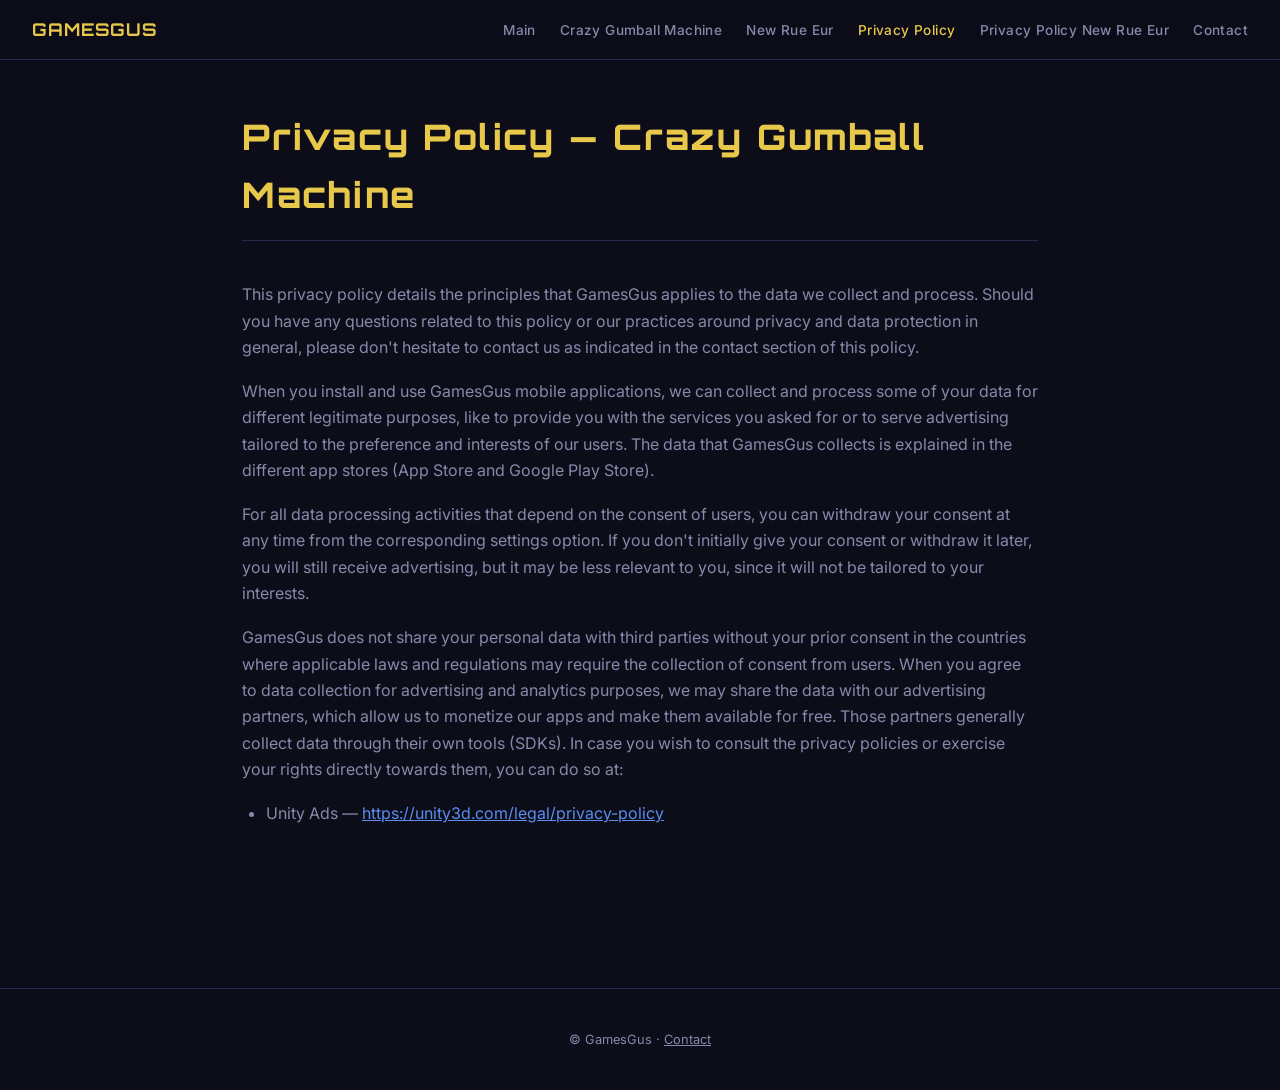
==== privacy-policy/index.html @ 2b392339 "Add files via upload" ====
<!DOCTYPE html>
<html lang="en">
<head>
  <meta charset="UTF-8">
  <meta name="viewport" content="width=device-width, initial-scale=1.0, minimum-scale=1, maximum-scale=5, viewport-fit=cover">
  <meta name="apple-mobile-web-app-capable" content="yes">
  <meta property="og:type" content="website">
  <meta property="og:url" content="https://www.gamesgus.com/privacy-policy">
  <meta name="twitter:card" content="summary">
  <title>Privacy Policy — GamesGus</title>
  <link rel="preconnect" href="https://fonts.googleapis.com">
  <link href="https://fonts.googleapis.com/css2?family=Orbitron:wght@700;900&family=Inter:wght@400;500&display=swap" rel="stylesheet">
  <link rel="stylesheet" href="../style.css">
</head>
<body>

<nav>
  <a class="nav-logo" href="../index.html">GAMESGUS</a>
  <ul class="nav-links">
    <li><a href="../index.html">Main</a></li>
    <li><a href="../crazy-gumball-machine/index.html">Crazy Gumball Machine</a></li>
    <li><a href="../new-rue-eur/index.html">New Rue Eur</a></li>
    <li><a href="../privacy-policy/index.html" class="active">Privacy Policy</a></li>
    <li><a href="../privacy-policy-new-rue-eur/index.html">Privacy Policy New Rue Eur</a></li>
    <li><a href="../contact/index.html">Contact</a></li>
  </ul>
</nav>

<main class="page">
  <h1 class="page-title">Privacy Policy — Crazy Gumball Machine</h1>
  <div class="prose">
    <p>This privacy policy details the principles that GamesGus applies to the data we collect and process. Should you have any questions related to this policy or our practices around privacy and data protection in general, please don't hesitate to contact us as indicated in the contact section of this policy.</p>
    <p>When you install and use GamesGus mobile applications, we can collect and process some of your data for different legitimate purposes, like to provide you with the services you asked for or to serve advertising tailored to the preference and interests of our users. The data that GamesGus collects is explained in the different app stores (App Store and Google Play Store).</p>
    <p>For all data processing activities that depend on the consent of users, you can withdraw your consent at any time from the corresponding settings option. If you don't initially give your consent or withdraw it later, you will still receive advertising, but it may be less relevant to you, since it will not be tailored to your interests.</p>
    <p>GamesGus does not share your personal data with third parties without your prior consent in the countries where applicable laws and regulations may require the collection of consent from users. When you agree to data collection for advertising and analytics purposes, we may share the data with our advertising partners, which allow us to monetize our apps and make them available for free. Those partners generally collect data through their own tools (SDKs). In case you wish to consult the privacy policies or exercise your rights directly towards them, you can do so at:</p>
    <ul>
      <li>Unity Ads — <a href="https://unity3d.com/legal/privacy-policy" target="_blank" rel="noopener">https://unity3d.com/legal/privacy-policy</a></li>
    </ul>
  </div>
</main>

<footer>
  <p>© GamesGus · <a href="../contact/index.html">Contact</a></p>
</footer>

</body>
</html>
---- style.css ----
/* GamesGus — shared styles */
*, *::before, *::after { box-sizing: border-box; margin: 0; padding: 0; }

:root {
  --bg: #0d0d1a;
  --surface: #13132a;
  --accent: #e8c84a;
  --accent2: #5b8dee;
  --text: #e8e8f0;
  --muted: #8888aa;
  --border: #2a2a4a;
  --font-display: 'Orbitron', sans-serif;
  --font-body: 'Inter', sans-serif;
}

html { scroll-behavior: smooth; }

body {
  background: var(--bg);
  color: var(--text);
  font-family: var(--font-body);
  font-size: 16px;
  line-height: 1.65;
  min-height: 100vh;
}

/* NAV */
nav {
  position: sticky;
  top: 0;
  z-index: 100;
  background: rgba(13,13,26,0.92);
  backdrop-filter: blur(8px);
  border-bottom: 1px solid var(--border);
  padding: 0 2rem;
  display: flex;
  align-items: center;
  justify-content: space-between;
  height: 60px;
}

.nav-logo {
  font-family: var(--font-display);
  font-size: 1.1rem;
  font-weight: 700;
  color: var(--accent);
  text-decoration: none;
  letter-spacing: 0.05em;
}

.nav-links {
  display: flex;
  gap: 1.5rem;
  list-style: none;
  flex-wrap: wrap;
}

.nav-links a {
  color: var(--muted);
  text-decoration: none;
  font-size: 0.85rem;
  font-weight: 500;
  letter-spacing: 0.03em;
  transition: color 0.2s;
}

.nav-links a:hover,
.nav-links a.active { color: var(--accent); }

/* PAGE WRAPPER */
.page { max-width: 860px; margin: 0 auto; padding: 3rem 2rem 5rem; }

/* HERO (home) */
.hero {
  text-align: center;
  padding: 5rem 2rem 4rem;
  max-width: 700px;
  margin: 0 auto;
}

.hero-eyebrow {
  font-family: var(--font-display);
  font-size: 0.7rem;
  letter-spacing: 0.2em;
  color: var(--accent2);
  text-transform: uppercase;
  margin-bottom: 1.2rem;
}

.hero h1 {
  font-family: var(--font-display);
  font-size: clamp(2rem, 6vw, 3.5rem);
  font-weight: 900;
  color: var(--accent);
  line-height: 1.1;
  margin-bottom: 1.5rem;
}

.hero p {
  color: var(--muted);
  font-size: 1.05rem;
  max-width: 540px;
  margin: 0 auto;
}

/* GAMES GRID */
.games-grid {
  display: grid;
  grid-template-columns: repeat(auto-fit, minmax(280px, 1fr));
  gap: 1.5rem;
  margin: 3rem auto 0;
  max-width: 860px;
  padding: 0 2rem;
}

.game-card {
  background: var(--surface);
  border: 1px solid var(--border);
  border-radius: 12px;
  padding: 2rem;
  text-decoration: none;
  color: inherit;
  transition: border-color 0.2s, transform 0.2s;
  display: block;
}

.game-card:hover {
  border-color: var(--accent);
  transform: translateY(-3px);
}

.game-card h2 {
  font-family: var(--font-display);
  font-size: 1rem;
  font-weight: 700;
  color: var(--accent);
  letter-spacing: 0.06em;
  margin-bottom: 0.75rem;
}

.game-card p {
  font-size: 0.9rem;
  color: var(--muted);
  line-height: 1.6;
}

/* PAGE TITLES */
.page-title {
  font-family: var(--font-display);
  font-size: clamp(1.4rem, 4vw, 2.2rem);
  font-weight: 800;
  color: var(--accent);
  letter-spacing: 0.06em;
  margin-bottom: 2.5rem;
  padding-bottom: 1rem;
  border-bottom: 1px solid var(--border);
}

/* PROSE */
.prose p { margin-bottom: 1.1rem; color: var(--muted); }
.prose p:last-child { margin-bottom: 0; }
.prose a { color: var(--accent2); }
.prose ul { margin: 0.5rem 0 1.1rem 1.5rem; color: var(--muted); }
.prose li { margin-bottom: 0.3rem; }

/* GAME PAGE */
.game-description {
  font-size: 1rem;
  color: var(--muted);
  line-height: 1.8;
}
.game-description p { margin-bottom: 1rem; }

/* CONTACT */
.contact-email {
  display: inline-block;
  margin-top: 1rem;
  color: var(--accent2);
  font-size: 1.1rem;
  text-decoration: none;
  border-bottom: 1px solid transparent;
  transition: border-color 0.2s;
}
.contact-email:hover { border-color: var(--accent2); }

/* FOOTER */
footer {
  text-align: center;
  padding: 2.5rem 1rem;
  color: var(--muted);
  font-size: 0.8rem;
  border-top: 1px solid var(--border);
  margin-top: 4rem;
}

footer a { color: var(--muted); }

/* RESPONSIVE NAV */
@media (max-width: 640px) {
  nav { flex-direction: column; height: auto; padding: 0.75rem 1rem; gap: 0.5rem; }
  .nav-links { gap: 0.8rem; justify-content: center; }
}
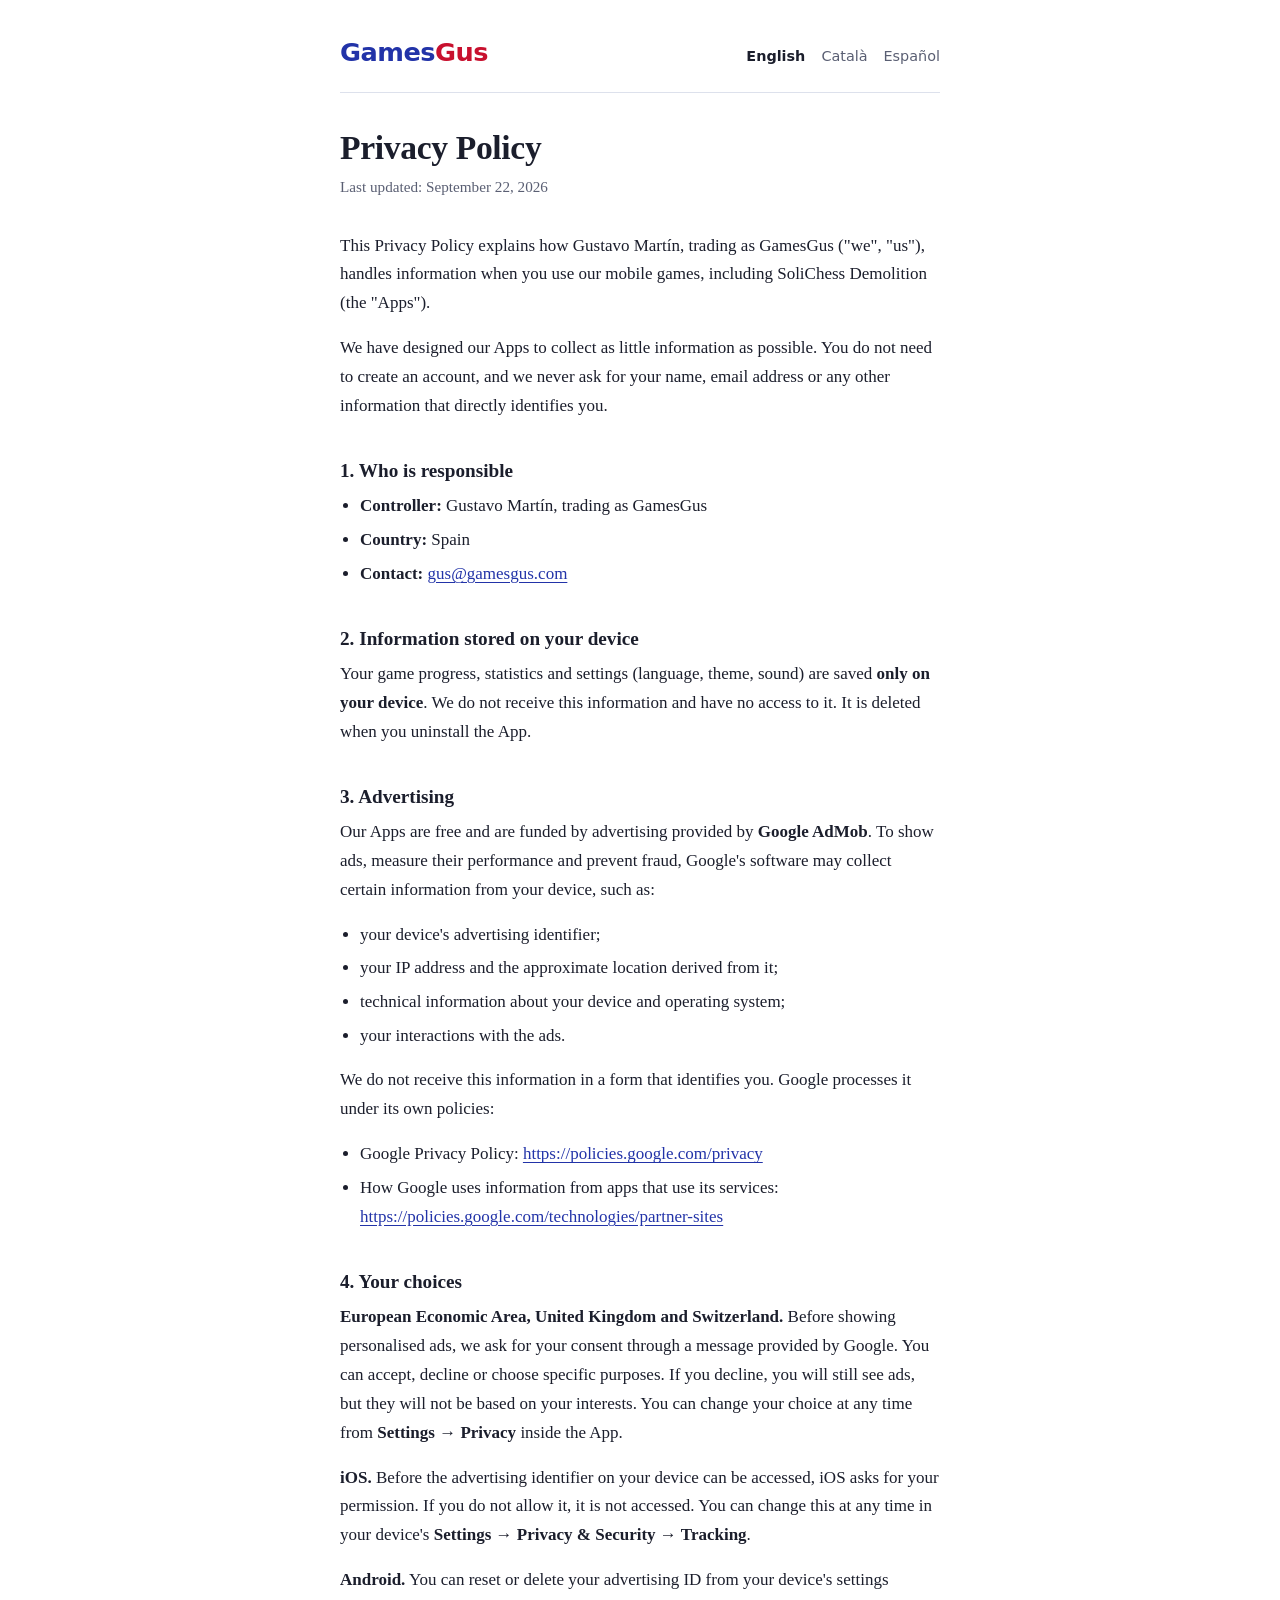
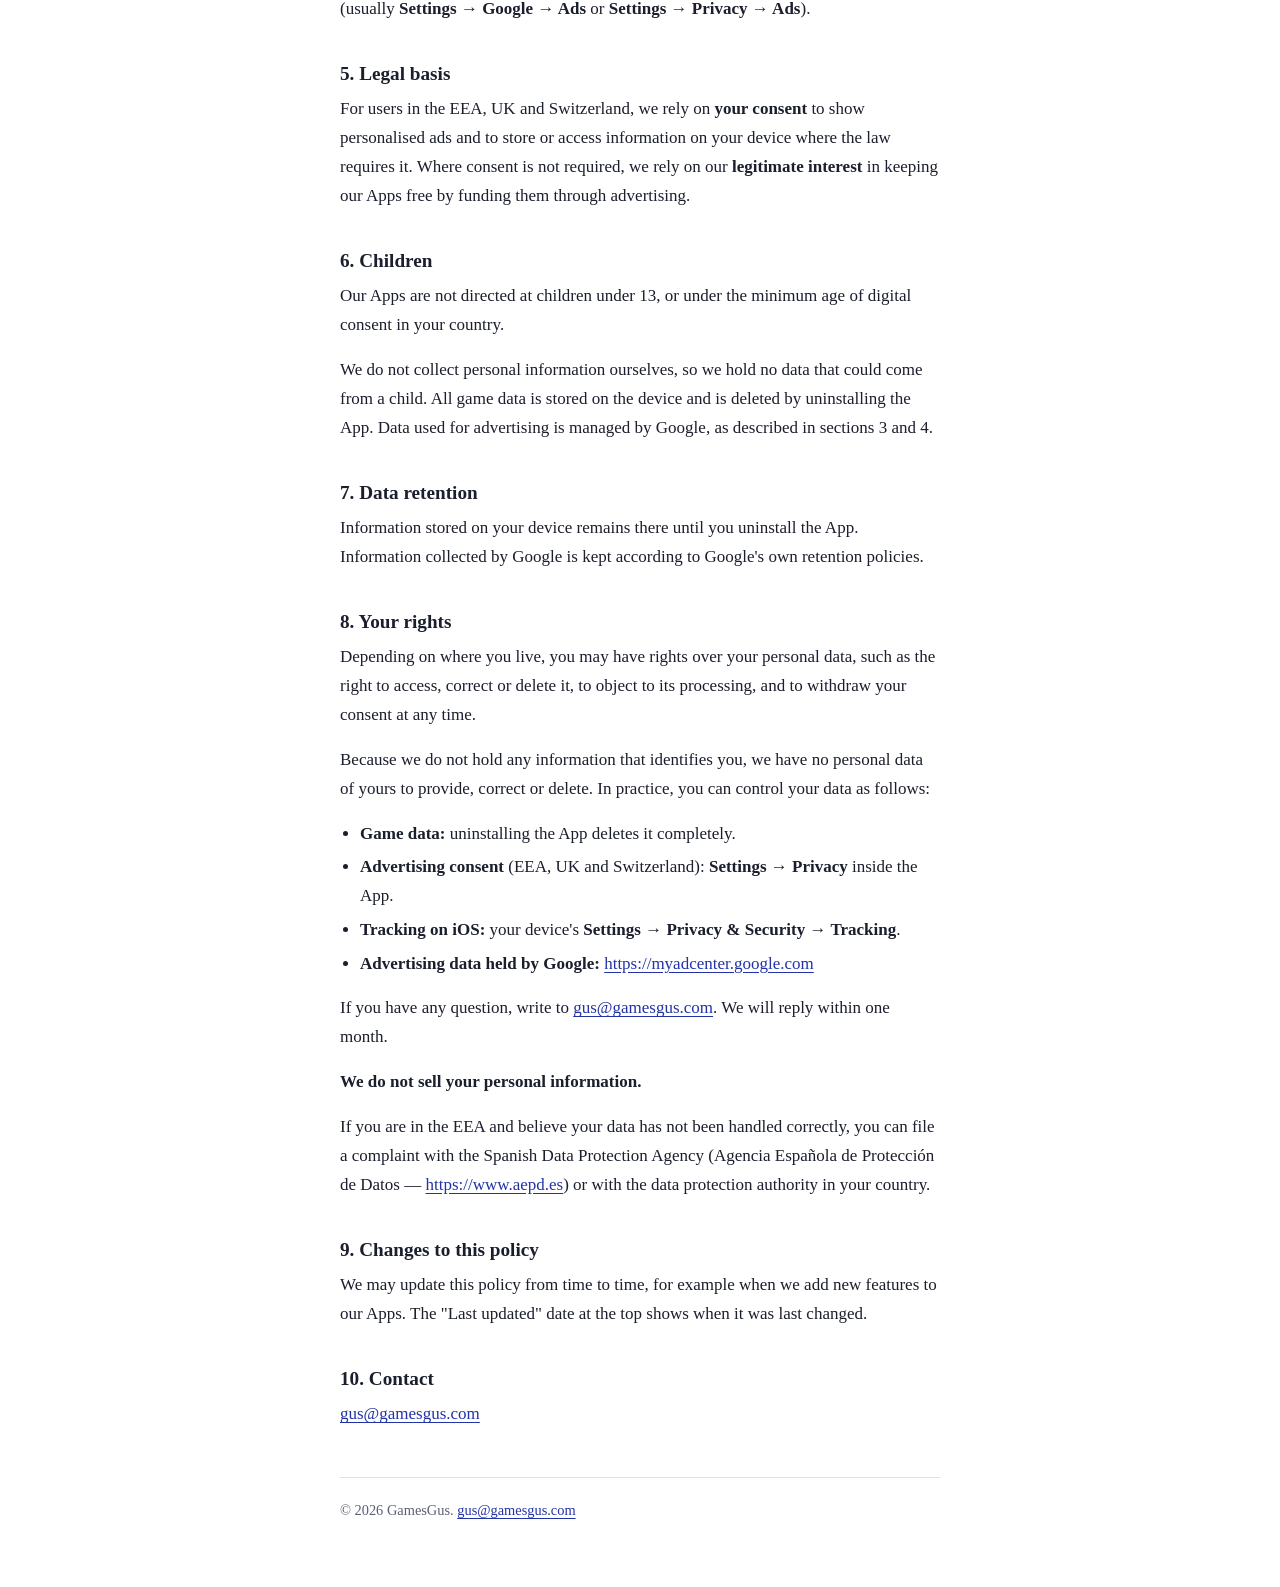
==== commit cac06159: "Add files via upload" ====
--- a/privacy-policy/index.html
+++ b/privacy-policy/index.html
@@ -1,47 +1,108 @@
-<!DOCTYPE html>
+<!doctype html>
 <html lang="en">
 <head>
-  <meta charset="UTF-8">
-  <meta name="viewport" content="width=device-width, initial-scale=1.0, minimum-scale=1, maximum-scale=5, viewport-fit=cover">
-  <meta name="apple-mobile-web-app-capable" content="yes">
-  <meta property="og:type" content="website">
-  <meta property="og:url" content="https://www.gamesgus.com/privacy-policy">
-  <meta name="twitter:card" content="summary">
-  <title>Privacy Policy — GamesGus</title>
-  <link rel="preconnect" href="https://fonts.googleapis.com">
-  <link href="https://fonts.googleapis.com/css2?family=Orbitron:wght@700;900&family=Inter:wght@400;500&display=swap" rel="stylesheet">
-  <link rel="stylesheet" href="../style.css">
+<meta charset="utf-8">
+<meta name="viewport" content="width=device-width, initial-scale=1">
+<title>Privacy Policy · GamesGus</title>
+<link rel="icon" href="data:,">
+<style>
+:root{
+  --ink:#1b1e2c; --muted:#5a5f73; --paper:#ffffff; --wash:#f2f4f9;
+  --blue:#2233a8; --red:#c8102e; --rule:#dde1ec;
+  color-scheme: light dark;
+}
+@media (prefers-color-scheme: dark){
+  :root{ --ink:#e7e9f2; --muted:#a3a8bb; --paper:#12141d; --wash:#1a1d29;
+         --blue:#8c9bff; --red:#ff6b7f; --rule:#2c3040; }
+}
+*{box-sizing:border-box}
+html{-webkit-text-size-adjust:100%}
+body{margin:0;background:var(--paper);color:var(--ink);
+  font-family:"Iowan Old Style","Palatino Linotype",Palatino,"Book Antiqua",Georgia,serif;
+  font-size:1.0625rem;line-height:1.7}
+.wrap{max-width:40rem;margin:0 auto;padding:2.5rem 1.25rem 4rem}
+header{display:flex;flex-wrap:wrap;align-items:baseline;justify-content:space-between;
+  gap:.75rem 1.5rem;padding-bottom:1.5rem;border-bottom:1px solid var(--rule)}
+.mark{font-family:system-ui,-apple-system,"Segoe UI",Roboto,sans-serif;font-weight:800;
+  font-size:1.6rem;letter-spacing:-.02em;text-decoration:none;line-height:1}
+.mark .g{color:var(--blue)} .mark .s{color:var(--red)}
+nav.lang{font-family:system-ui,-apple-system,"Segoe UI",Roboto,sans-serif;font-size:.9rem;display:flex;flex-wrap:wrap;gap:.25rem 1rem}
+nav.lang a{color:var(--muted);text-decoration:none}
+nav.lang a[aria-current]{color:var(--ink);font-weight:600}
+h1{font-size:2.1rem;line-height:1.15;margin:2.25rem 0 .35rem;letter-spacing:-.01em}
+.date{color:var(--muted);margin:0 0 2rem;font-size:.95rem}
+h2{font-size:1.2rem;margin:2.4rem 0 .5rem;line-height:1.3}
+p{margin:0 0 1rem}
+ul{margin:0 0 1rem;padding-left:1.25rem} li{margin:.3rem 0}
+a{color:var(--blue);text-underline-offset:.18em;overflow-wrap:anywhere}
+a:focus-visible{outline:2px solid var(--blue);outline-offset:3px;border-radius:2px}
+footer{margin-top:3rem;padding-top:1.25rem;border-top:1px solid var(--rule);
+  color:var(--muted);font-size:.9rem}
+.card{background:var(--wash);padding:1.25rem 1.4rem;border-radius:6px;margin:1.5rem 0}
+.card p:last-child{margin:0}
+</style>
 </head>
 <body>
-
-<nav>
-  <a class="nav-logo" href="../index.html">GAMESGUS</a>
-  <ul class="nav-links">
-    <li><a href="../index.html">Main</a></li>
-    <li><a href="../crazy-gumball-machine/index.html">Crazy Gumball Machine</a></li>
-    <li><a href="../new-rue-eur/index.html">New Rue Eur</a></li>
-    <li><a href="../privacy-policy/index.html" class="active">Privacy Policy</a></li>
-    <li><a href="../privacy-policy-new-rue-eur/index.html">Privacy Policy New Rue Eur</a></li>
-    <li><a href="../contact/index.html">Contact</a></li>
-  </ul>
-</nav>
-
-<main class="page">
-  <h1 class="page-title">Privacy Policy — Crazy Gumball Machine</h1>
-  <div class="prose">
-    <p>This privacy policy details the principles that GamesGus applies to the data we collect and process. Should you have any questions related to this policy or our practices around privacy and data protection in general, please don't hesitate to contact us as indicated in the contact section of this policy.</p>
-    <p>When you install and use GamesGus mobile applications, we can collect and process some of your data for different legitimate purposes, like to provide you with the services you asked for or to serve advertising tailored to the preference and interests of our users. The data that GamesGus collects is explained in the different app stores (App Store and Google Play Store).</p>
-    <p>For all data processing activities that depend on the consent of users, you can withdraw your consent at any time from the corresponding settings option. If you don't initially give your consent or withdraw it later, you will still receive advertising, but it may be less relevant to you, since it will not be tailored to your interests.</p>
-    <p>GamesGus does not share your personal data with third parties without your prior consent in the countries where applicable laws and regulations may require the collection of consent from users. When you agree to data collection for advertising and analytics purposes, we may share the data with our advertising partners, which allow us to monetize our apps and make them available for free. Those partners generally collect data through their own tools (SDKs). In case you wish to consult the privacy policies or exercise your rights directly towards them, you can do so at:</p>
-    <ul>
-      <li>Unity Ads — <a href="https://unity3d.com/legal/privacy-policy" target="_blank" rel="noopener">https://unity3d.com/legal/privacy-policy</a></li>
-    </ul>
-  </div>
+<div class="wrap">
+<header>
+  <a class="mark" href="../"><span class="g">Games</span><span class="s">Gus</span></a>
+  <nav class="lang" aria-label="Language"><a href="../privacy-policy/" lang="en" aria-current="page">English</a><a href="../privacy-policy/ca/" lang="ca">Català</a><a href="../privacy-policy/es/" lang="es">Español</a></nav>
+</header>
+<main>
+<h1>Privacy Policy</h1>
+<p class="date">Last updated: September 22, 2026</p>
+<p>This Privacy Policy explains how Gustavo Martín, trading as GamesGus ("we", "us"), handles information when you use our mobile games, including SoliChess Demolition (the "Apps").</p>
+<p>We have designed our Apps to collect as little information as possible. You do not need to create an account, and we never ask for your name, email address or any other information that directly identifies you.</p>
+<h2>1. Who is responsible</h2>
+<ul>
+<li><strong>Controller:</strong> Gustavo Martín, trading as GamesGus</li>
+<li><strong>Country:</strong> Spain</li>
+<li><strong>Contact:</strong> <a href="mailto:gus@gamesgus.com">gus@gamesgus.com</a></li>
+</ul>
+<h2>2. Information stored on your device</h2>
+<p>Your game progress, statistics and settings (language, theme, sound) are saved <strong>only on your device</strong>. We do not receive this information and have no access to it. It is deleted when you uninstall the App.</p>
+<h2>3. Advertising</h2>
+<p>Our Apps are free and are funded by advertising provided by <strong>Google AdMob</strong>. To show ads, measure their performance and prevent fraud, Google's software may collect certain information from your device, such as:</p>
+<ul>
+<li>your device's advertising identifier;</li>
+<li>your IP address and the approximate location derived from it;</li>
+<li>technical information about your device and operating system;</li>
+<li>your interactions with the ads.</li>
+</ul>
+<p>We do not receive this information in a form that identifies you. Google processes it under its own policies:</p>
+<ul>
+<li>Google Privacy Policy: <a href="https://policies.google.com/privacy">https://policies.google.com/privacy</a></li>
+<li>How Google uses information from apps that use its services: <a href="https://policies.google.com/technologies/partner-sites">https://policies.google.com/technologies/partner-sites</a></li>
+</ul>
+<h2>4. Your choices</h2>
+<p><strong>European Economic Area, United Kingdom and Switzerland.</strong> Before showing personalised ads, we ask for your consent through a message provided by Google. You can accept, decline or choose specific purposes. If you decline, you will still see ads, but they will not be based on your interests. You can change your choice at any time from <strong>Settings → Privacy</strong> inside the App.</p>
+<p><strong>iOS.</strong> Before the advertising identifier on your device can be accessed, iOS asks for your permission. If you do not allow it, it is not accessed. You can change this at any time in your device's <strong>Settings → Privacy &amp; Security → Tracking</strong>.</p>
+<p><strong>Android.</strong> You can reset or delete your advertising ID from your device's settings (usually <strong>Settings → Google → Ads</strong> or <strong>Settings → Privacy → Ads</strong>).</p>
+<h2>5. Legal basis</h2>
+<p>For users in the EEA, UK and Switzerland, we rely on <strong>your consent</strong> to show personalised ads and to store or access information on your device where the law requires it. Where consent is not required, we rely on our <strong>legitimate interest</strong> in keeping our Apps free by funding them through advertising.</p>
+<h2>6. Children</h2>
+<p>Our Apps are not directed at children under 13, or under the minimum age of digital consent in your country.</p>
+<p>We do not collect personal information ourselves, so we hold no data that could come from a child. All game data is stored on the device and is deleted by uninstalling the App. Data used for advertising is managed by Google, as described in sections 3 and 4.</p>
+<h2>7. Data retention</h2>
+<p>Information stored on your device remains there until you uninstall the App. Information collected by Google is kept according to Google's own retention policies.</p>
+<h2>8. Your rights</h2>
+<p>Depending on where you live, you may have rights over your personal data, such as the right to access, correct or delete it, to object to its processing, and to withdraw your consent at any time.</p>
+<p>Because we do not hold any information that identifies you, we have no personal data of yours to provide, correct or delete. In practice, you can control your data as follows:</p>
+<ul>
+<li><strong>Game data:</strong> uninstalling the App deletes it completely.</li>
+<li><strong>Advertising consent</strong> (EEA, UK and Switzerland): <strong>Settings → Privacy</strong> inside the App.</li>
+<li><strong>Tracking on iOS:</strong> your device's <strong>Settings → Privacy &amp; Security → Tracking</strong>.</li>
+<li><strong>Advertising data held by Google:</strong> <a href="https://myadcenter.google.com">https://myadcenter.google.com</a></li>
+</ul>
+<p>If you have any question, write to <a href="mailto:gus@gamesgus.com">gus@gamesgus.com</a>. We will reply within one month.</p>
+<p><strong>We do not sell your personal information.</strong></p>
+<p>If you are in the EEA and believe your data has not been handled correctly, you can file a complaint with the Spanish Data Protection Agency (Agencia Española de Protección de Datos — <a href="https://www.aepd.es">https://www.aepd.es</a>) or with the data protection authority in your country.</p>
+<h2>9. Changes to this policy</h2>
+<p>We may update this policy from time to time, for example when we add new features to our Apps. The "Last updated" date at the top shows when it was last changed.</p>
+<h2>10. Contact</h2>
+<p><a href="mailto:gus@gamesgus.com">gus@gamesgus.com</a></p>
 </main>
-
-<footer>
-  <p>© GamesGus · <a href="../contact/index.html">Contact</a></p>
-</footer>
-
+<footer>© 2026 GamesGus. <a href="mailto:gus@gamesgus.com">gus@gamesgus.com</a></footer>
+</div>
 </body>
 </html>
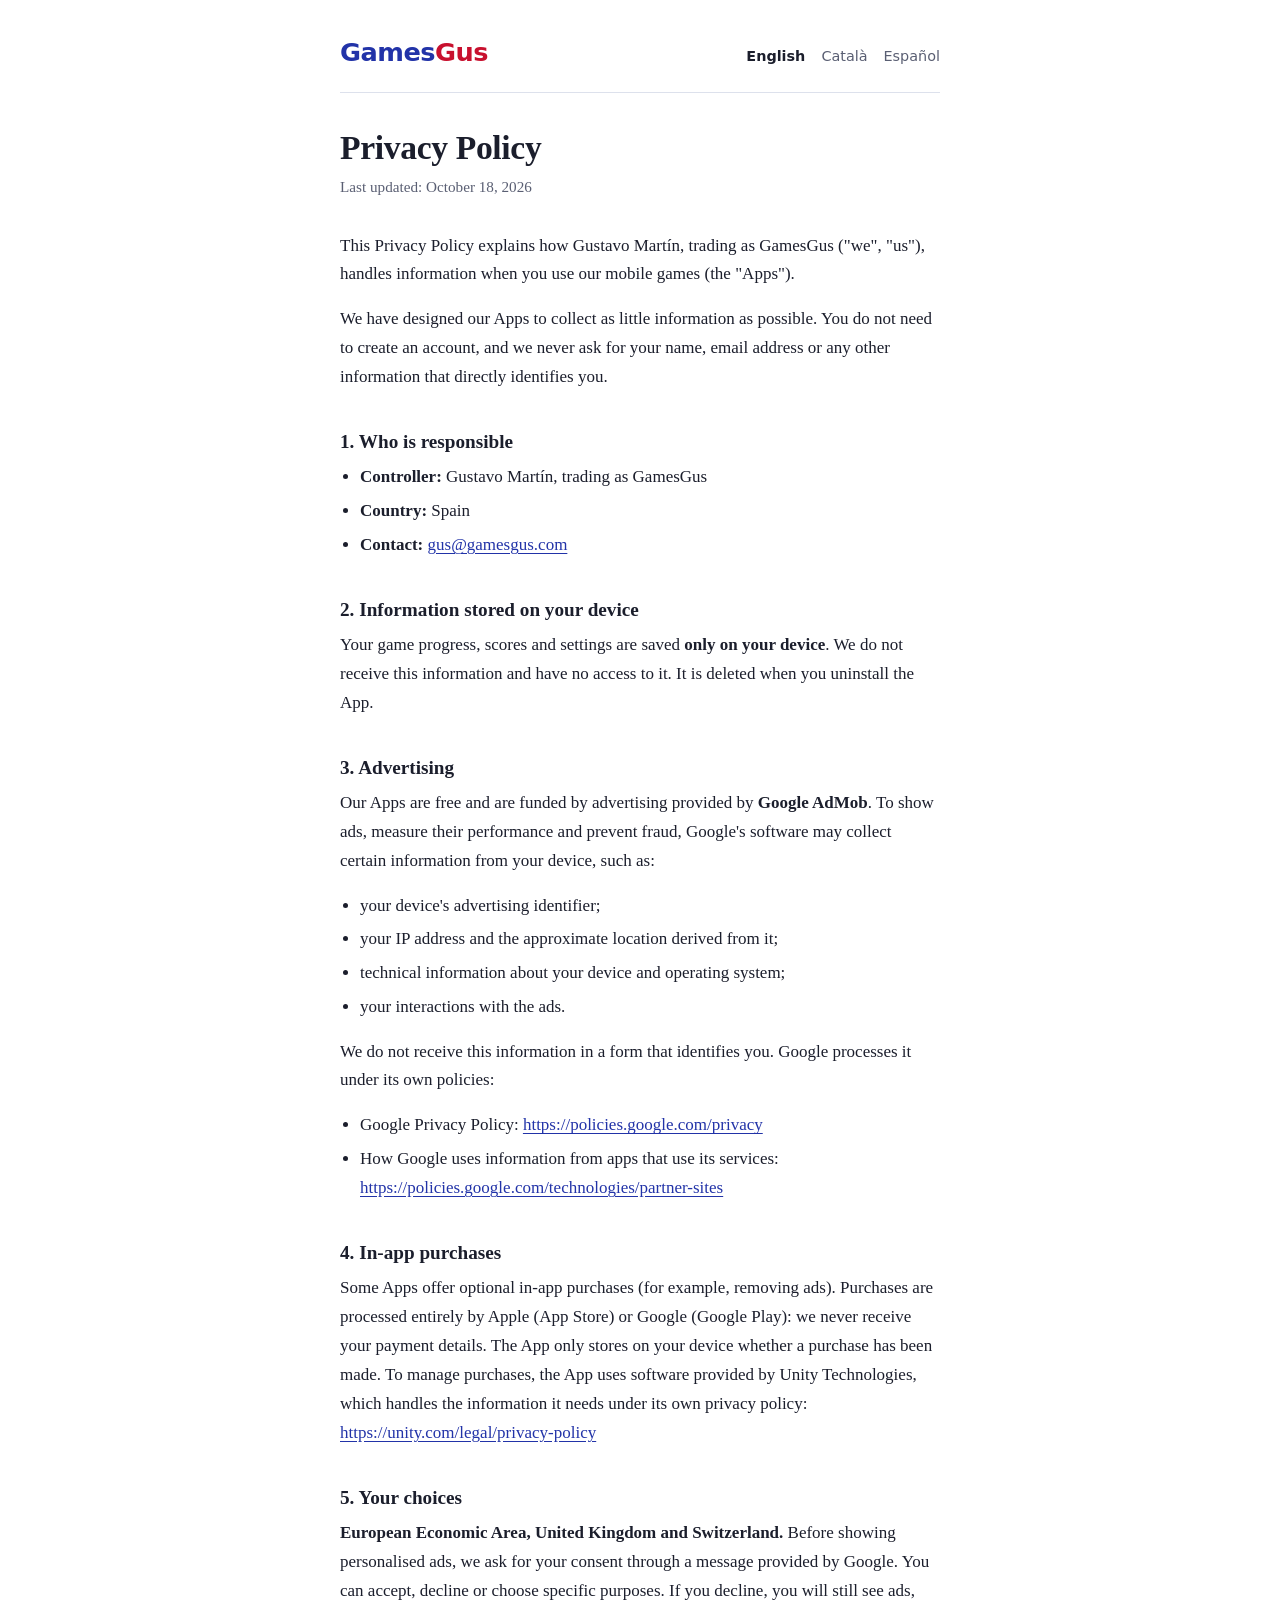
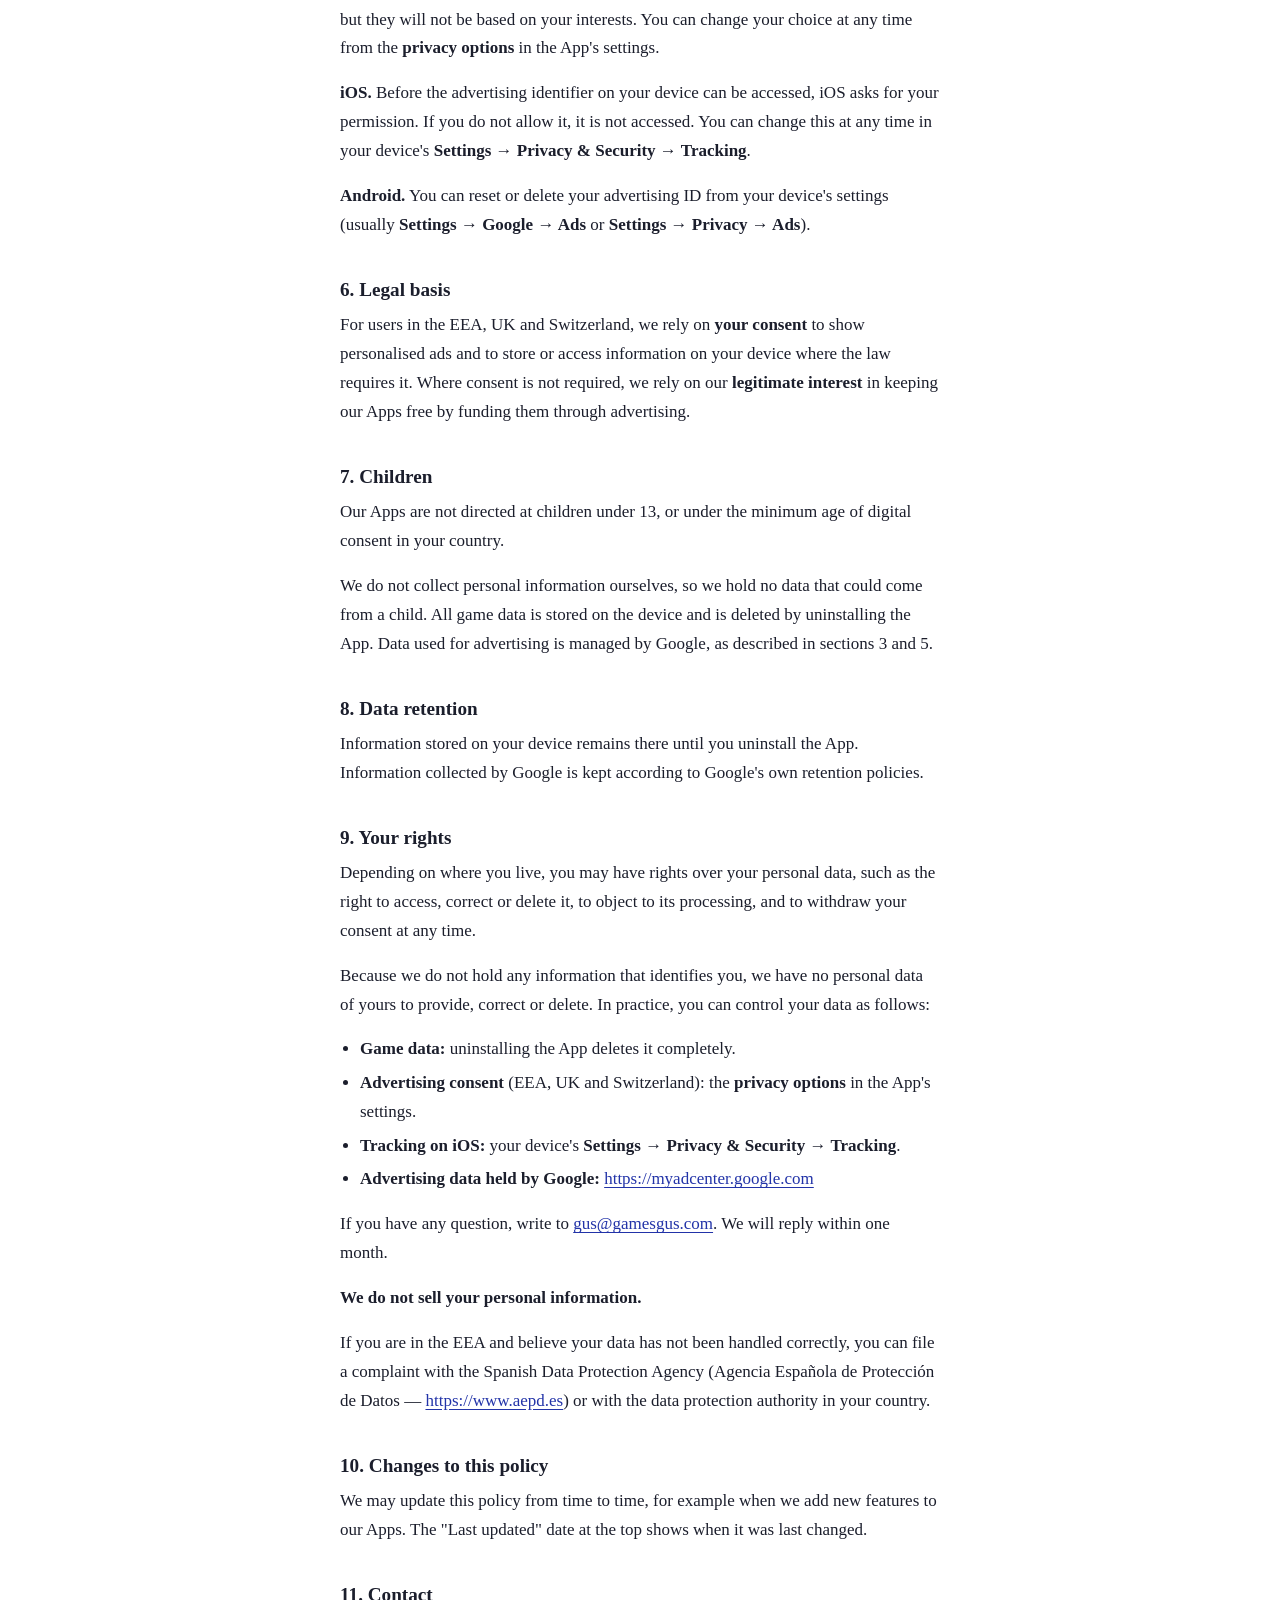
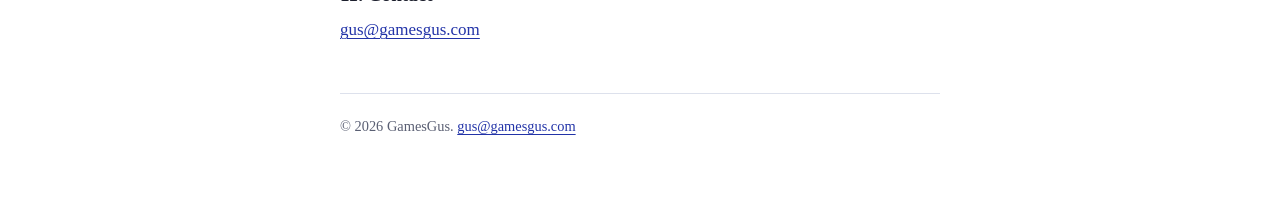
==== commit 7f472a58: "Política de privadesa genèrica per a tots els jocs i amb apartat de compres - Sense noms d'apps: s'a" ====
--- a/privacy-policy/index.html
+++ b/privacy-policy/index.html
@@ -50,8 +50,8 @@
 </header>
 <main>
 <h1>Privacy Policy</h1>
-<p class="date">Last updated: September 22, 2026</p>
-<p>This Privacy Policy explains how Gustavo Martín, trading as GamesGus ("we", "us"), handles information when you use our mobile games, including SoliChess Demolition (the "Apps").</p>
+<p class="date">Last updated: October 18, 2026</p>
+<p>This Privacy Policy explains how Gustavo Martín, trading as GamesGus ("we", "us"), handles information when you use our mobile games (the "Apps").</p>
 <p>We have designed our Apps to collect as little information as possible. You do not need to create an account, and we never ask for your name, email address or any other information that directly identifies you.</p>
 <h2>1. Who is responsible</h2>
 <ul>
@@ -60,7 +60,7 @@
 <li><strong>Contact:</strong> <a href="mailto:gus@gamesgus.com">gus@gamesgus.com</a></li>
 </ul>
 <h2>2. Information stored on your device</h2>
-<p>Your game progress, statistics and settings (language, theme, sound) are saved <strong>only on your device</strong>. We do not receive this information and have no access to it. It is deleted when you uninstall the App.</p>
+<p>Your game progress, scores and settings are saved <strong>only on your device</strong>. We do not receive this information and have no access to it. It is deleted when you uninstall the App.</p>
 <h2>3. Advertising</h2>
 <p>Our Apps are free and are funded by advertising provided by <strong>Google AdMob</strong>. To show ads, measure their performance and prevent fraud, Google's software may collect certain information from your device, such as:</p>
 <ul>
@@ -74,32 +74,34 @@
 <li>Google Privacy Policy: <a href="https://policies.google.com/privacy">https://policies.google.com/privacy</a></li>
 <li>How Google uses information from apps that use its services: <a href="https://policies.google.com/technologies/partner-sites">https://policies.google.com/technologies/partner-sites</a></li>
 </ul>
-<h2>4. Your choices</h2>
-<p><strong>European Economic Area, United Kingdom and Switzerland.</strong> Before showing personalised ads, we ask for your consent through a message provided by Google. You can accept, decline or choose specific purposes. If you decline, you will still see ads, but they will not be based on your interests. You can change your choice at any time from <strong>Settings → Privacy</strong> inside the App.</p>
+<h2>4. In-app purchases</h2>
+<p>Some Apps offer optional in-app purchases (for example, removing ads). Purchases are processed entirely by Apple (App Store) or Google (Google Play): we never receive your payment details. The App only stores on your device whether a purchase has been made. To manage purchases, the App uses software provided by Unity Technologies, which handles the information it needs under its own privacy policy: <a href="https://unity.com/legal/privacy-policy">https://unity.com/legal/privacy-policy</a></p>
+<h2>5. Your choices</h2>
+<p><strong>European Economic Area, United Kingdom and Switzerland.</strong> Before showing personalised ads, we ask for your consent through a message provided by Google. You can accept, decline or choose specific purposes. If you decline, you will still see ads, but they will not be based on your interests. You can change your choice at any time from the <strong>privacy options</strong> in the App's settings.</p>
 <p><strong>iOS.</strong> Before the advertising identifier on your device can be accessed, iOS asks for your permission. If you do not allow it, it is not accessed. You can change this at any time in your device's <strong>Settings → Privacy &amp; Security → Tracking</strong>.</p>
 <p><strong>Android.</strong> You can reset or delete your advertising ID from your device's settings (usually <strong>Settings → Google → Ads</strong> or <strong>Settings → Privacy → Ads</strong>).</p>
-<h2>5. Legal basis</h2>
+<h2>6. Legal basis</h2>
 <p>For users in the EEA, UK and Switzerland, we rely on <strong>your consent</strong> to show personalised ads and to store or access information on your device where the law requires it. Where consent is not required, we rely on our <strong>legitimate interest</strong> in keeping our Apps free by funding them through advertising.</p>
-<h2>6. Children</h2>
+<h2>7. Children</h2>
 <p>Our Apps are not directed at children under 13, or under the minimum age of digital consent in your country.</p>
-<p>We do not collect personal information ourselves, so we hold no data that could come from a child. All game data is stored on the device and is deleted by uninstalling the App. Data used for advertising is managed by Google, as described in sections 3 and 4.</p>
-<h2>7. Data retention</h2>
+<p>We do not collect personal information ourselves, so we hold no data that could come from a child. All game data is stored on the device and is deleted by uninstalling the App. Data used for advertising is managed by Google, as described in sections 3 and 5.</p>
+<h2>8. Data retention</h2>
 <p>Information stored on your device remains there until you uninstall the App. Information collected by Google is kept according to Google's own retention policies.</p>
-<h2>8. Your rights</h2>
+<h2>9. Your rights</h2>
 <p>Depending on where you live, you may have rights over your personal data, such as the right to access, correct or delete it, to object to its processing, and to withdraw your consent at any time.</p>
 <p>Because we do not hold any information that identifies you, we have no personal data of yours to provide, correct or delete. In practice, you can control your data as follows:</p>
 <ul>
 <li><strong>Game data:</strong> uninstalling the App deletes it completely.</li>
-<li><strong>Advertising consent</strong> (EEA, UK and Switzerland): <strong>Settings → Privacy</strong> inside the App.</li>
+<li><strong>Advertising consent</strong> (EEA, UK and Switzerland): the <strong>privacy options</strong> in the App's settings.</li>
 <li><strong>Tracking on iOS:</strong> your device's <strong>Settings → Privacy &amp; Security → Tracking</strong>.</li>
 <li><strong>Advertising data held by Google:</strong> <a href="https://myadcenter.google.com">https://myadcenter.google.com</a></li>
 </ul>
 <p>If you have any question, write to <a href="mailto:gus@gamesgus.com">gus@gamesgus.com</a>. We will reply within one month.</p>
 <p><strong>We do not sell your personal information.</strong></p>
 <p>If you are in the EEA and believe your data has not been handled correctly, you can file a complaint with the Spanish Data Protection Agency (Agencia Española de Protección de Datos — <a href="https://www.aepd.es">https://www.aepd.es</a>) or with the data protection authority in your country.</p>
-<h2>9. Changes to this policy</h2>
+<h2>10. Changes to this policy</h2>
 <p>We may update this policy from time to time, for example when we add new features to our Apps. The "Last updated" date at the top shows when it was last changed.</p>
-<h2>10. Contact</h2>
+<h2>11. Contact</h2>
 <p><a href="mailto:gus@gamesgus.com">gus@gamesgus.com</a></p>
 </main>
 <footer>© 2026 GamesGus. <a href="mailto:gus@gamesgus.com">gus@gamesgus.com</a></footer>
